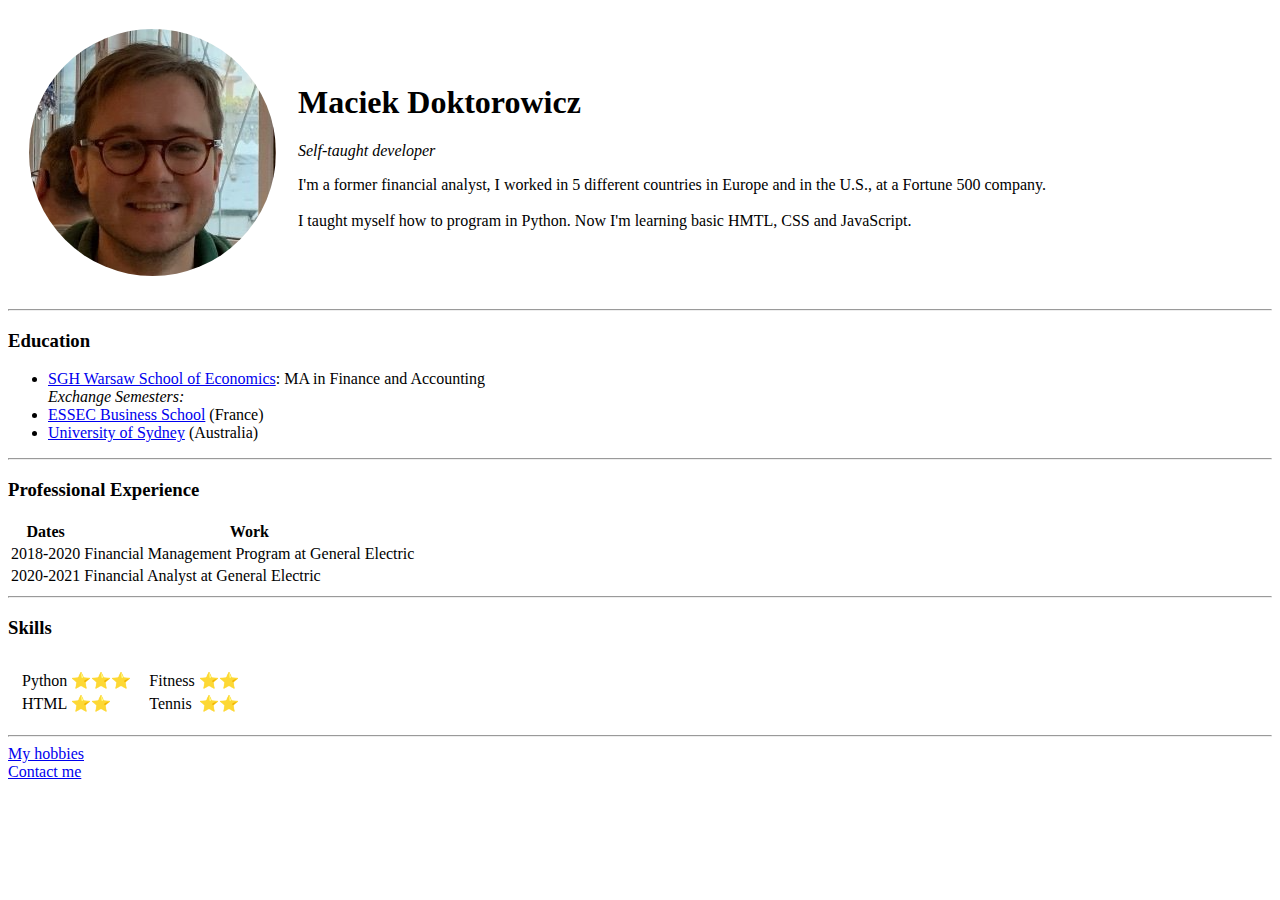
==== index.html @ bfc78188 "Adding initial CV website files" ====
<!DOCTYPE html>
<html>

<head>
  <meta charset="utf-8">
  <title>Strona Maćka</title>

</head>

<body>
  <table cellspacing=20>
    <tr>
      <td><img src="my_photo_circle.png" , alt="My photo"></td>
      <td>
        <h1>Maciek Doktorowicz</h1>
        <p><em>Self-taught developer</em></p>

        <p>
          I'm a former financial analyst, I worked in 5 different countries
          in Europe and in the U.S., at a Fortune 500 company. <br> <br>

          I taught myself how to program in Python. Now I'm learning basic HMTL,
          CSS and JavaScript.
        </p>
      </td>
    </tr>
  </table>


  <hr>

  <h3>Education</h3>
  <p>
  <ul>
    <li><a href="https://ssl-www.sgh.waw.pl/">SGH Warsaw School of Economics</a>: MA in Finance and Accounting <br>
      <em>
        Exchange Semesters: <br></em>
    <li> <a href="https://www.essec.edu/en/">ESSEC Business School</a> (France)
    <li> <a href="https://www.sydney.edu.au/">University of Sydney</a> (Australia) <br>
  </ul>

<hr>

  <h3>Professional Experience</h3>

  <table>
    <thead>
      <tr>
        <th>Dates</th>
        <th>Work</th>
      </tr>
    </thead>
    <tbody>
      <tr>
        <td>2018-2020</td>
        <td>Financial Management Program at General Electric</td>
      </tr>
      <tr>
        <td>2020-2021</td>
        <td>Financial Analyst at General Electric</td>
      </tr>
    </tbody>
  </table>

  <hr>
  <h3>Skills</h3>


<table cellspacing="10">
  <td>
  <table>
    <tbody>
      <tr>
        <td>Python</td>
        <td>⭐⭐⭐</td>
        </tr>
        <tr>
        <td>HTML</td>
        <td>⭐⭐</td>
        </tr>
    </tbody>
  </table>
  </td>

<td>
  <table>
    <tbody>
      <td>Fitness</td>
      <td>⭐⭐</td>
      <tr>
      <td>Tennis</td>
      <td>⭐⭐</td>
      </tr>
    </tbody>
  </table>
  </td>
  </table>

  <hr>

  <a href="hobbies.html">My hobbies</a> <br>
  <a href="contact-details.html">Contact me</a>
  </p>


</body>

</html>
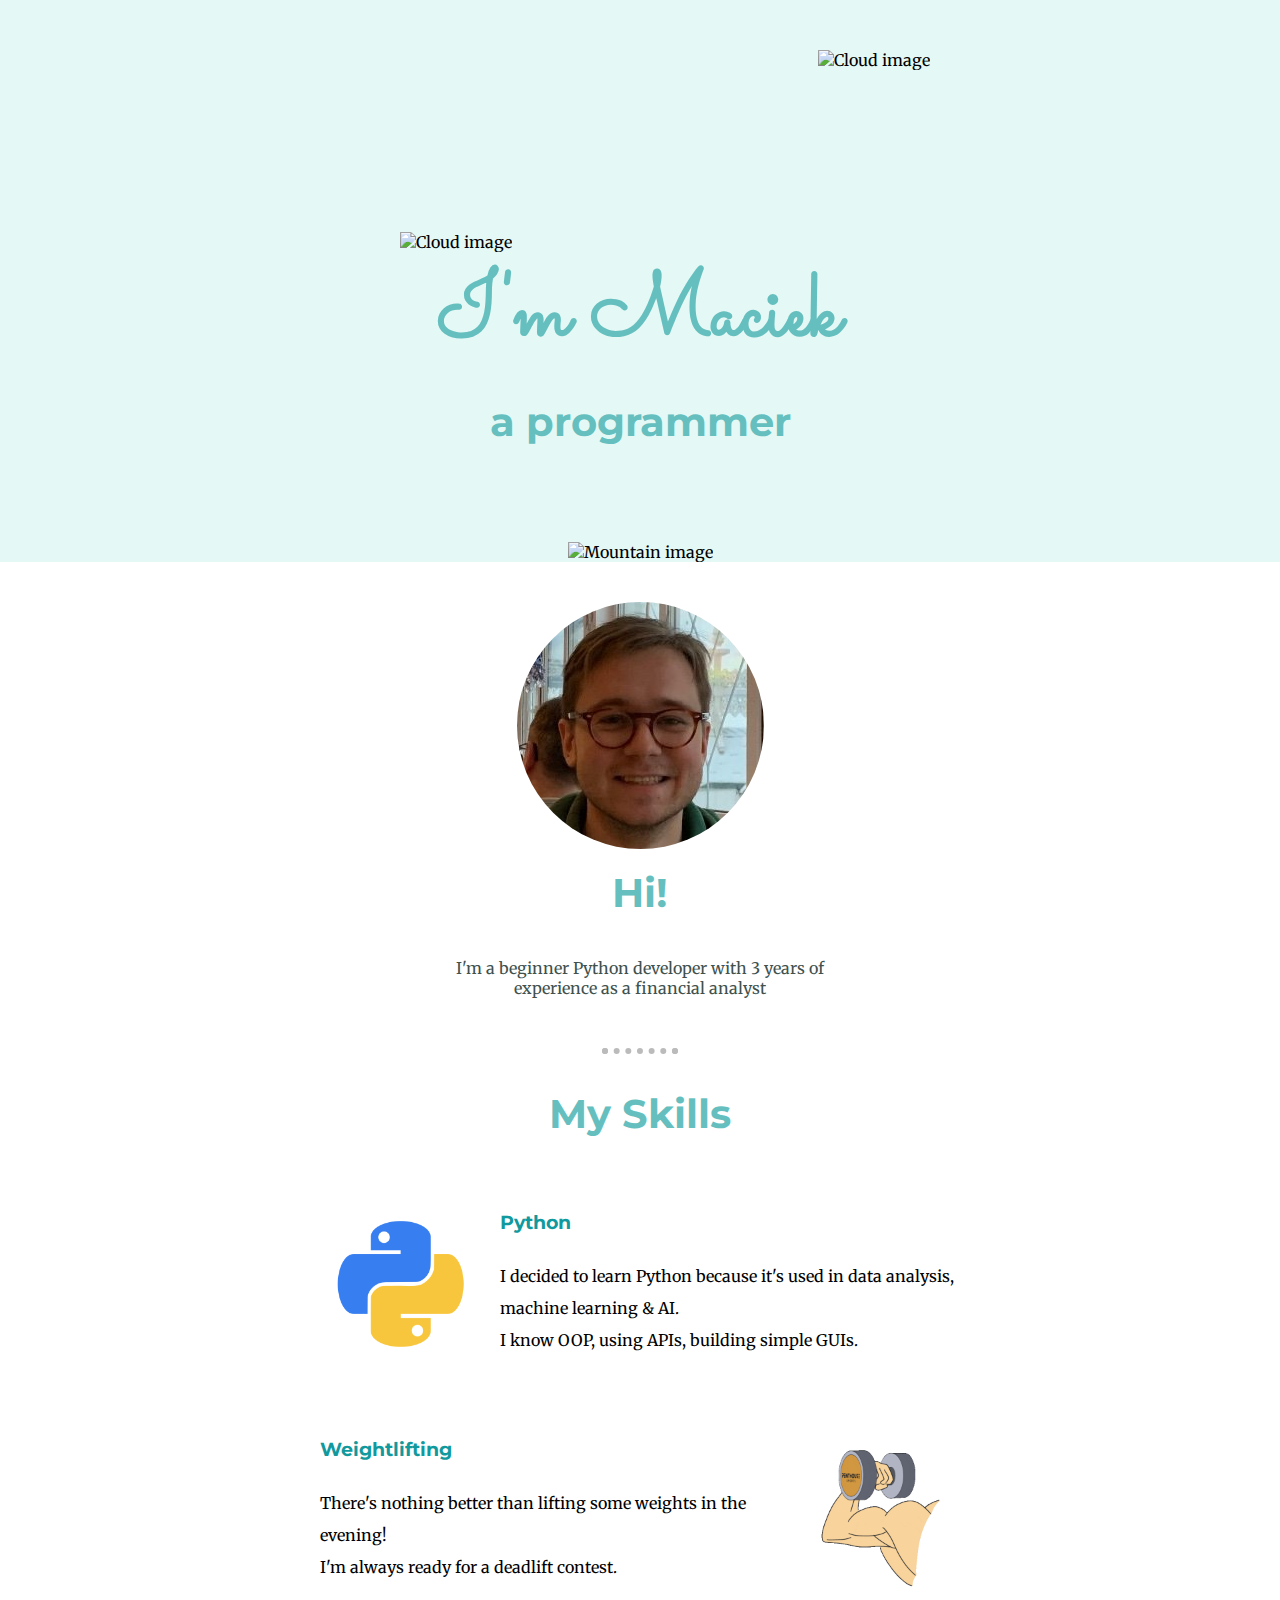
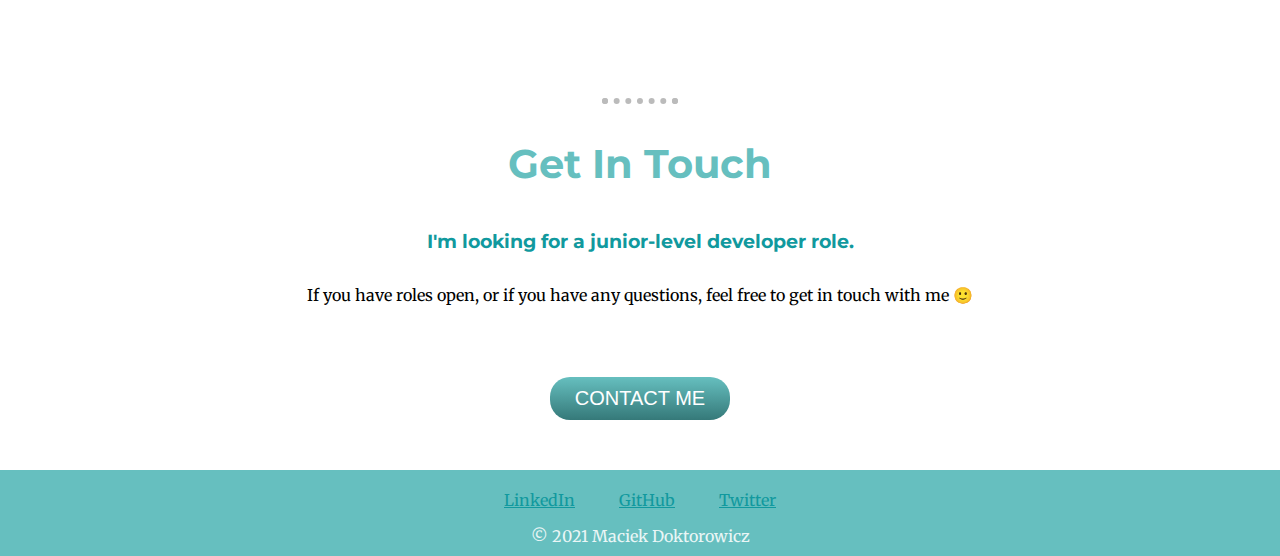
==== commit 0cb839bd: "Adding new website files. This version with CSS code." ====
--- a/index.html
+++ b/index.html
@@ -1,108 +1,67 @@
 <!DOCTYPE html>
-<html>
+<html lang="en" dir="ltr">
+  <head>
+    <meta charset="utf-8">
+    <title>Maciek Doktorowicz</title>
+    <link rel="stylesheet" href="CSS/styles.css">
+    <link rel="icon" href="favicon.ico">
+    <link rel="preconnect" href="https://fonts.gstatic.com">
+    <link href="https://fonts.googleapis.com/css2?family=Merriweather:wght@300&family=Montserrat:wght@100&family=Sacramento&display=swap" rel="stylesheet">
+  </head>
+  <body>
+    <div class="top-div">
 
-<head>
-  <meta charset="utf-8">
-  <title>Strona Maćka</title>
+      <img class="top-cloud" src="CSS - My Site Images\cloud.png" alt="Cloud image">
+      <h1 class="intro-text" margin-block-start: 0>I'm Maciek</h1>
+        <h2 class="intro-text">a programmer</h2>
 
-</head>
+        <img class="bottom-cloud" src="CSS - My Site Images\cloud.png" alt="Cloud image">
+        <img class="mountain" src="CSS - My Site Images\mountain.png" alt="Mountain image">
 
-<body>
-  <table cellspacing=20>
-    <tr>
-      <td><img src="my_photo_circle.png" , alt="My photo"></td>
-      <td>
-        <h1>Maciek Doktorowicz</h1>
-        <p><em>Self-taught developer</em></p>
+    </div>
 
-        <p>
-          I'm a former financial analyst, I worked in 5 different countries
-          in Europe and in the U.S., at a Fortune 500 company. <br> <br>
-
-          I taught myself how to program in Python. Now I'm learning basic HMTL,
-          CSS and JavaScript.
-        </p>
-      </td>
-    </tr>
-  </table>
+    <div class="middle-container">
+      <div class="profile">
+        <img src="my_photo_circle.png" alt="">
+        <h2>Hi!</h2>
+        <p id="intro-text">I'm a beginner Python developer with 3 years of experience as a financial analyst</p>
+      </div>
+      <hr class="dots">
+      <div class="skills">
+        <h2>My Skills</h2>
+        <div class="skill-row">
+          <img class="python-image" src="python-icon.png" alt="">
+          <h3>Python</h3>
+          <p>I decided to learn Python because it's used in data analysis, machine learning & AI. <br>
+            I know OOP, using APIs, building simple GUIs.</p>
+        </div>
+        <div class="skill-row">
+          <img class="lifting-image" src="hantel.gif" alt="">
+          <h3>Weightlifting</h3>
+          <p>There's nothing better than lifting some weights in the evening!<br>
+          I'm always ready for a deadlift contest.</p>
+        </div>
+        <br>
+        <hr class="dots" id="last-hr">
+      </div>
 
 
-  <hr>
-
-  <h3>Education</h3>
-  <p>
-  <ul>
-    <li><a href="https://ssl-www.sgh.waw.pl/">SGH Warsaw School of Economics</a>: MA in Finance and Accounting <br>
-      <em>
-        Exchange Semesters: <br></em>
-    <li> <a href="https://www.essec.edu/en/">ESSEC Business School</a> (France)
-    <li> <a href="https://www.sydney.edu.au/">University of Sydney</a> (Australia) <br>
-  </ul>
-
-<hr>
-
-  <h3>Professional Experience</h3>
-
-  <table>
-    <thead>
-      <tr>
-        <th>Dates</th>
-        <th>Work</th>
-      </tr>
-    </thead>
-    <tbody>
-      <tr>
-        <td>2018-2020</td>
-        <td>Financial Management Program at General Electric</td>
-      </tr>
-      <tr>
-        <td>2020-2021</td>
-        <td>Financial Analyst at General Electric</td>
-      </tr>
-    </tbody>
-  </table>
-
-  <hr>
-  <h3>Skills</h3>
+      <div class="contact-me">
+        <h2>Get In Touch</h2>
+        <h3>I'm looking for a junior-level developer role.</h3>
+        <p>If you have roles open, or if you have any questions, feel free to get in touch with me 🙂</p>
+      </div>
+      <a href="mailto:juliusz.przyklad@gmail.com" class="BUTTON">CONTACT ME</a>
+    </div>
 
 
-<table cellspacing="10">
-  <td>
-  <table>
-    <tbody>
-      <tr>
-        <td>Python</td>
-        <td>⭐⭐⭐</td>
-        </tr>
-        <tr>
-        <td>HTML</td>
-        <td>⭐⭐</td>
-        </tr>
-    </tbody>
-  </table>
-  </td>
-
-<td>
-  <table>
-    <tbody>
-      <td>Fitness</td>
-      <td>⭐⭐</td>
-      <tr>
-      <td>Tennis</td>
-      <td>⭐⭐</td>
-      </tr>
-    </tbody>
-  </table>
-  </td>
-  </table>
-
-  <hr>
-
-  <a href="hobbies.html">My hobbies</a> <br>
-  <a href="contact-details.html">Contact me</a>
-  </p>
+    <div class="bottom-container">
+      <a class="footer-link" href="https://www.linkedin.com/in/maciej-doktorowicz-6345456b/">LinkedIn</a>
+      <a class="footer-link" href="https://github.com/mdoktorowicz">GitHub</a>
+      <a class="footer-link" href="https://twitter.com/macdok1">Twitter</a>
+      <p id="signature">© 2021 Maciek Doktorowicz</p>
+    </div>
 
 
-</body>
-
+  </body>
 </html>
--- a/CSS/styles.css
+++ b/CSS/styles.css
@@ -0,0 +1,154 @@
+h1 {
+  margin-top: 100px;
+  padding-top: 150px;
+  margin-bottom: 0;
+  font-family: 'Sacramento', cursive;
+  font-size: 5.625rem;
+  color: #66BFBF;
+  margin: 0;
+}
+
+h2 {
+  font-family: 'Montserrat', sans-serif;
+  font-size: 2.5rem;
+  font-weight: bold;
+  margin-top: 0;
+  color: #66BFBF;
+  line-height: 2;
+  margin-bottom: 0;
+}
+
+h3 {
+  font-family: 'Montserrat', sans-serif;
+  color: #11999E;
+}
+
+body {
+  margin: 0;
+  font-family: 'Merriweather', serif;
+  text-align: center;
+}
+
+#intro-text {
+  color: #40514E;
+  width: 30%;
+  margin: 25px auto 50px auto;
+}
+
+.top-div {
+  background-color: #E4F9F5;
+  position: relative;
+  padding-top: 50px;
+  /* height: 800px; */
+}
+
+.middle-container {
+  margin-top: 40px;
+}
+
+.bottom-container {
+  padding-top: 20px;
+  background-color: #66BFBF;
+}
+
+.skill-row {
+  width: 50%;
+  margin: 50px auto 75px auto;
+  text-align: left;
+  line-height: 2;
+}
+
+.top-cloud {
+  position: absolute;
+  right: 350px;
+}
+
+.bottom-cloud {
+  position: absolute;
+  bottom: 250px;
+  left: 400px;
+  margin-bottom: 60px;
+}
+
+.dots {
+  border-color: #BBBBBB;
+  width: 5%;
+  border-style: dotted;
+  border-width: 6px;
+  border-top: 1px;
+  margin: 20px auto 20px auto;
+}
+
+.intro-text {
+  position: relative;
+  top: 50px;
+}
+
+.mountain {
+  position: relative;
+  margin: 130px auto 0 auto;
+}
+
+.python-image {
+  width: 25%;
+  float: left;
+  margin-right: 20px;
+}
+
+.lifting-image {
+  width: 25%;
+  float: right;
+  margin-left: 20px;
+  margin-bottom: 10px;
+}
+
+#last-hr {
+  clear: both;
+}
+
+.contact-me {
+line-height: 2;
+}
+
+.footer-link {
+  color: #11999E;
+  margin: 0 20px 0 20px;
+}
+
+#signature {
+  margin-bottom: 0;
+  color: #EAF6F6;
+  padding-bottom: 10px;
+}
+
+.BUTTON {
+  background: #66BFBF;
+  background-image: -webkit-linear-gradient(top, #66BFBF, #357979);
+  background-image: -moz-linear-gradient(top, #66BFBF, #357979);
+  background-image: -ms-linear-gradient(top, #66BFBF, #357979);
+  background-image: -o-linear-gradient(top, #66BFBF, #357979);
+  background-image: -webkit-gradient(to bottom, #66BFBF, #357979);
+  -webkit-border-radius: 20px;
+  -moz-border-radius: 20px;
+  border-radius: 20px;
+  color: #FFFFFF;
+  font-family: Helvetica;
+  font-size: 20px;
+  font-weight: 100;
+  padding: 10px 25px 10px 25px;
+  background-color: #66BFBF;
+  text-decoration: none;
+  display: inline-block;
+  cursor: pointer;
+  text-align: center;
+  margin: 50px auto 50px auto;
+}
+
+.BUTTON:hover {
+  background: #1E62D0;
+  border: solid #7868E6 1px;
+  -webkit-border-radius: 20px;
+  -moz-border-radius: 20px;
+  border-radius: 20px;
+  text-decoration: none;
+}
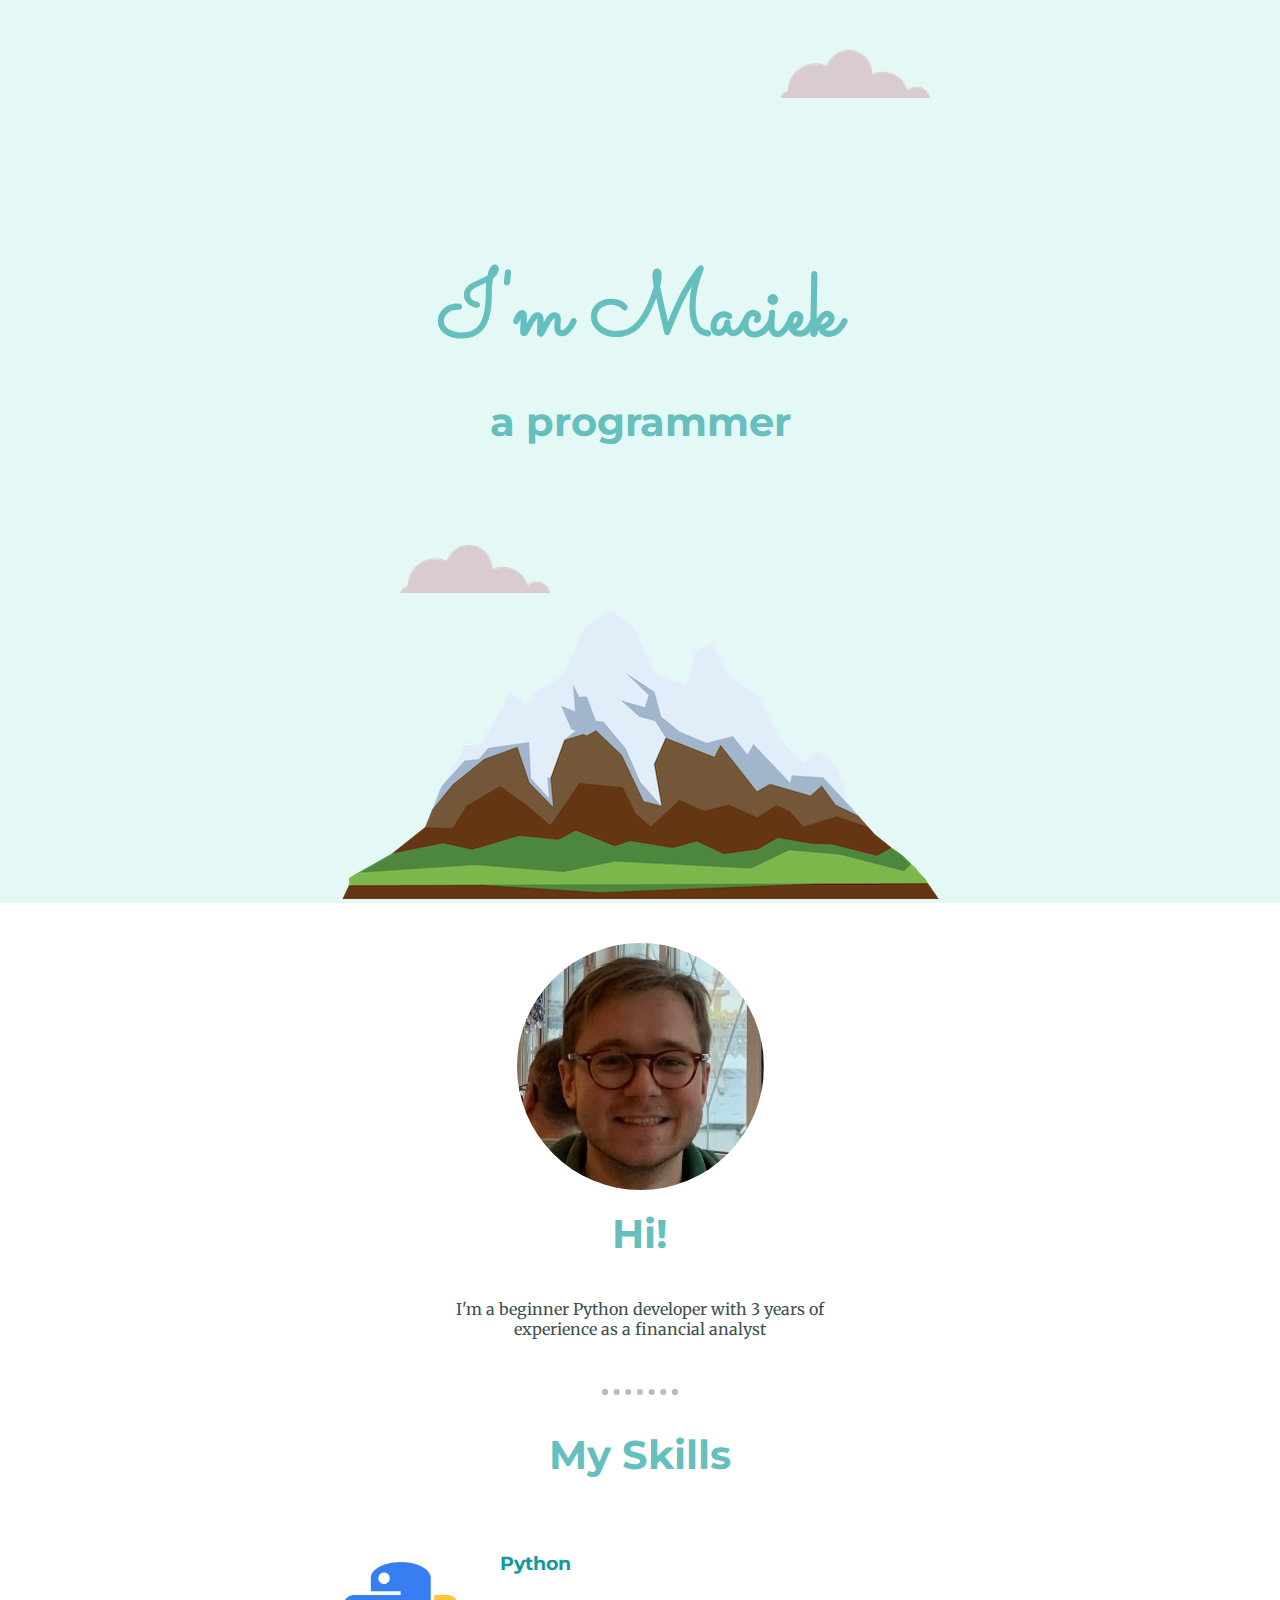
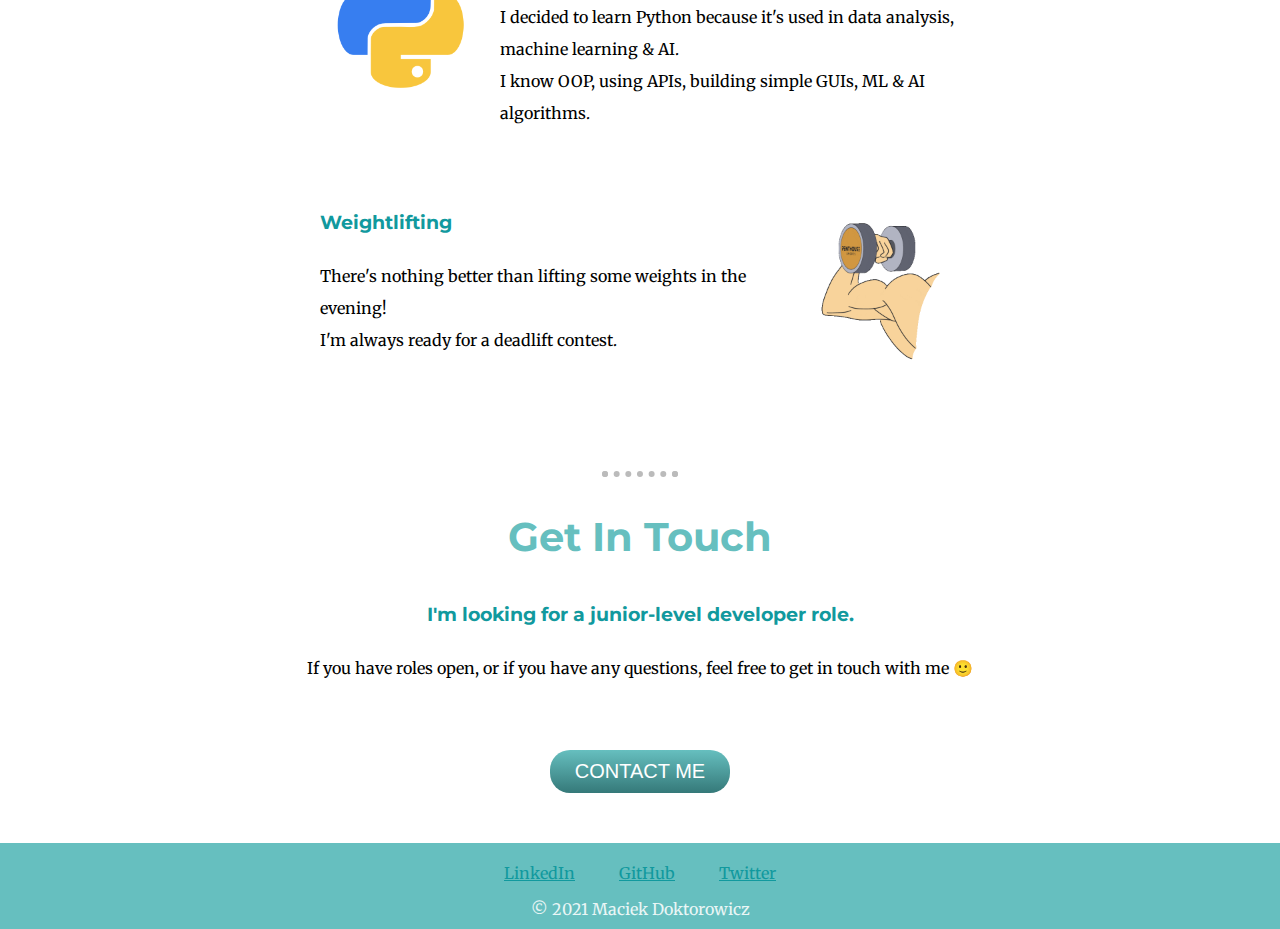
==== commit 82d5dff1: "Update index.html" ====
--- a/index.html
+++ b/index.html
@@ -33,7 +33,7 @@
           <img class="python-image" src="python-icon.png" alt="">
           <h3>Python</h3>
           <p>I decided to learn Python because it's used in data analysis, machine learning & AI. <br>
-            I know OOP, using APIs, building simple GUIs.</p>
+            I know OOP, using APIs, building simple GUIs, ML & AI algorithms.</p>
         </div>
         <div class="skill-row">
           <img class="lifting-image" src="hantel.gif" alt="">
